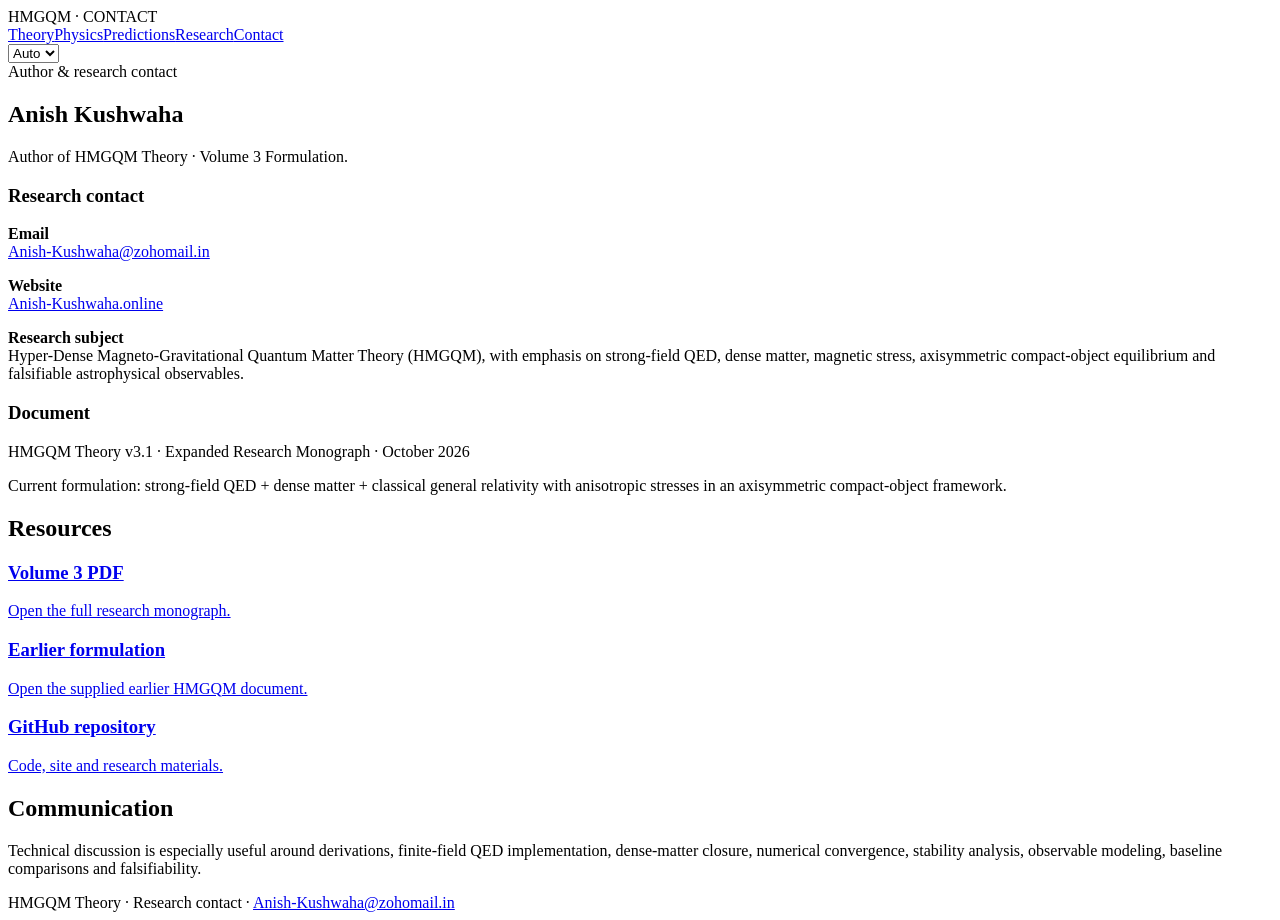
==== contact.html @ 2e721860 "Move HMGQM site contact.html to repository root" ====
<!doctype html><html lang="en"><head><meta charset="utf-8"><meta name="viewport" content="width=device-width,initial-scale=1"><title>HMGQM · Author & Contact</title><meta name="description" content="Author, research contact and document resources for HMGQM Theory."><link rel="stylesheet" href="style.css"></head><body><header class="top"><nav class="nav"><div class="brand">HMGQM · CONTACT</div><div class="links"><a href="theory.html">Theory</a><a href="physics.html">Physics</a><a href="predictions.html">Predictions</a><a href="research.html">Research</a><a class="active" href="contact.html">Contact</a></div><select class="theme" data-theme-select><option value="auto">Auto</option><option value="light">Light</option><option value="dark">Dark</option></select></nav></header><main class="wrap"><section class="hero"><div><div class="eyebrow">Author & research contact</div><h1>Anish Kushwaha</h1><p class="lead">Author of HMGQM Theory · Volume 3 Formulation.</p></div></section>
<section class="section"><div class="grid"><article class="card wide"><h3>Research contact</h3><p><b>Email</b><br><a href="mailto:Anish-Kushwaha@zohomail.in">Anish-Kushwaha@zohomail.in</a></p><p><b>Website</b><br><a href="https://Anish-Kushwaha.online">Anish-Kushwaha.online</a></p><p><b>Research subject</b><br>Hyper-Dense Magneto-Gravitational Quantum Matter Theory (HMGQM), with emphasis on strong-field QED, dense matter, magnetic stress, axisymmetric compact-object equilibrium and falsifiable astrophysical observables.</p></article><article class="card"><h3>Document</h3><p>HMGQM Theory v3.1 · Expanded Research Monograph · October 2026</p><p class="muted">Current formulation: strong-field QED + dense matter + classical general relativity with anisotropic stresses in an axisymmetric compact-object framework.</p></article></div></section>
<section class="section"><h2>Resources</h2><div class="grid"><a class="card" href="../HMGQM_Volume_3.pdf"><h3>Volume 3 PDF</h3><p>Open the full research monograph.</p></a><a class="card" href="../HDMGQM_Theory.pdf"><h3>Earlier formulation</h3><p>Open the supplied earlier HMGQM document.</p></a><a class="card" href="https://github.com/Anish-Kushwaha/HDMGQM"><h3>GitHub repository</h3><p>Code, site and research materials.</p></a></div></section>
<section class="section"><h2>Communication</h2><div class="callout"><p>Technical discussion is especially useful around derivations, finite-field QED implementation, dense-matter closure, numerical convergence, stability analysis, observable modeling, baseline comparisons and falsifiability.</p></div></section>
<footer class="footer">HMGQM Theory · Research contact · <a href="mailto:Anish-Kushwaha@zohomail.in">Anish-Kushwaha@zohomail.in</a></footer></main><script src="app.js"></script></body></html>
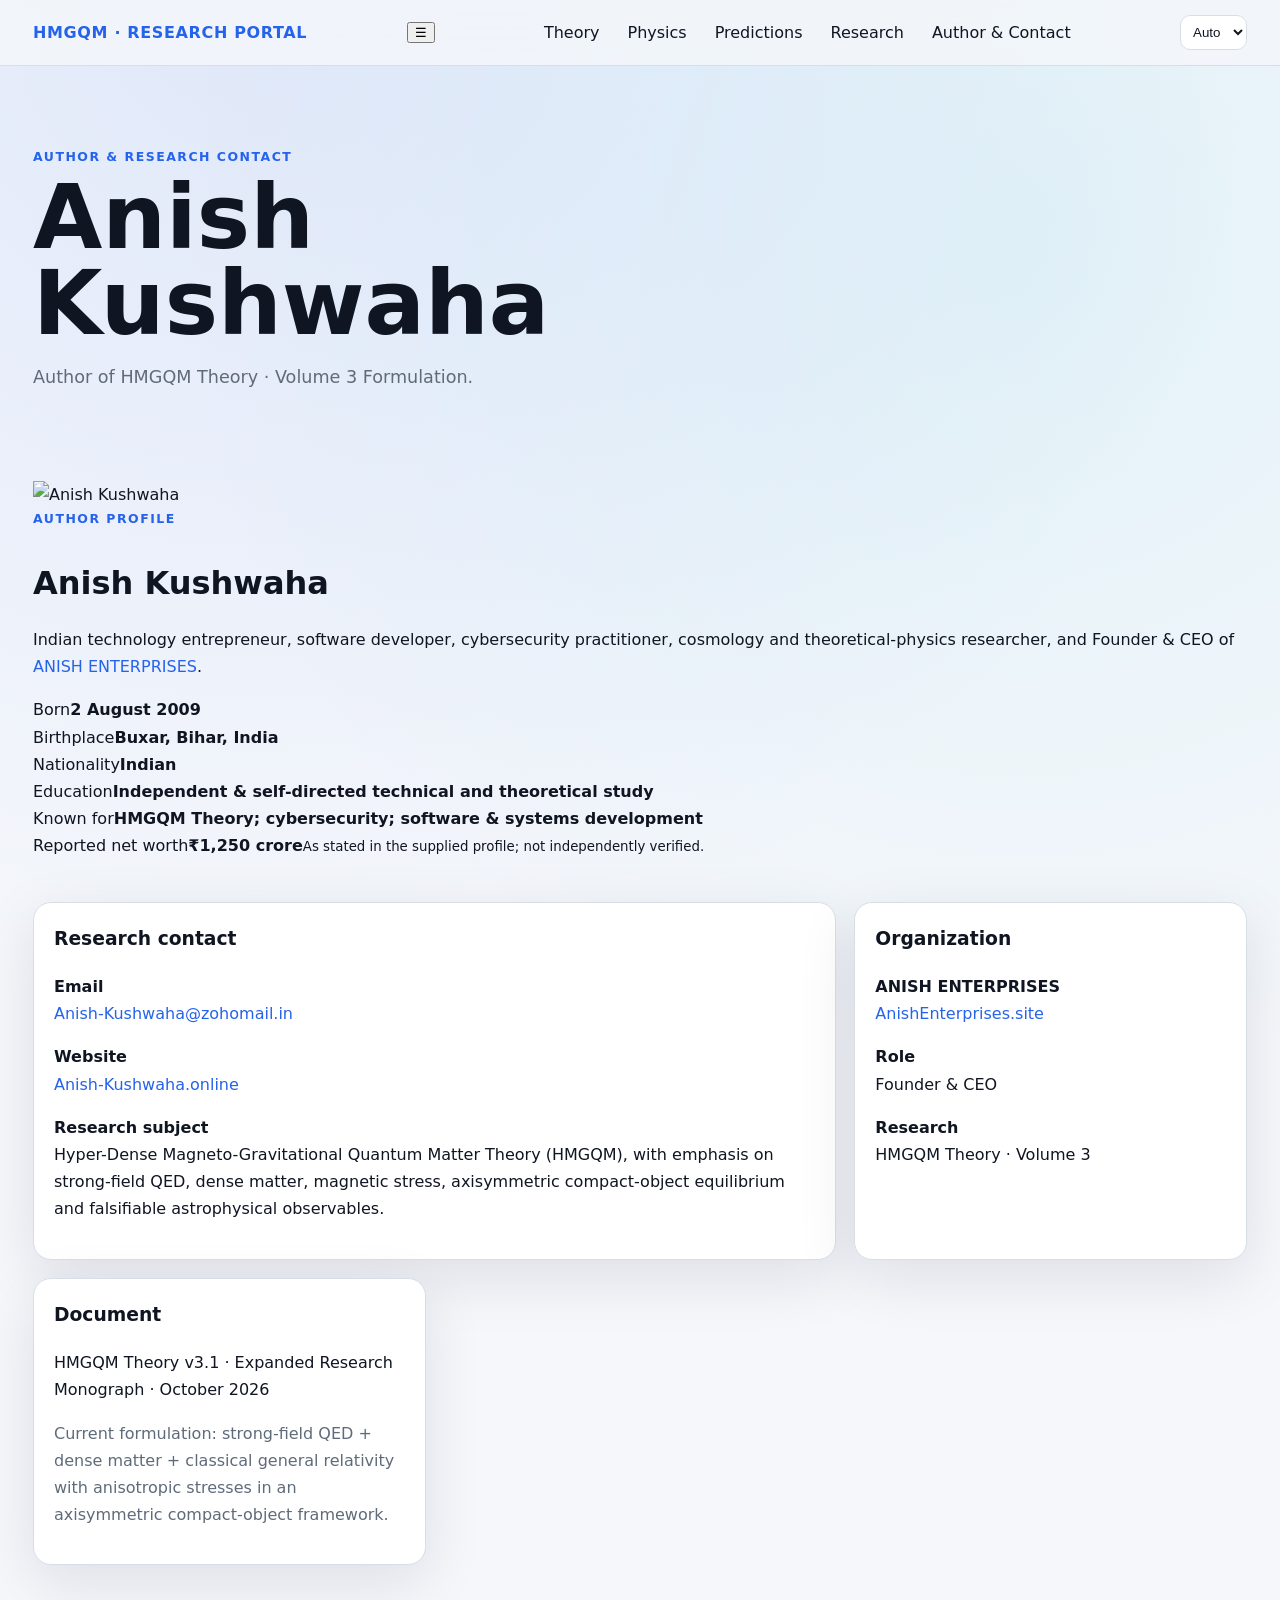
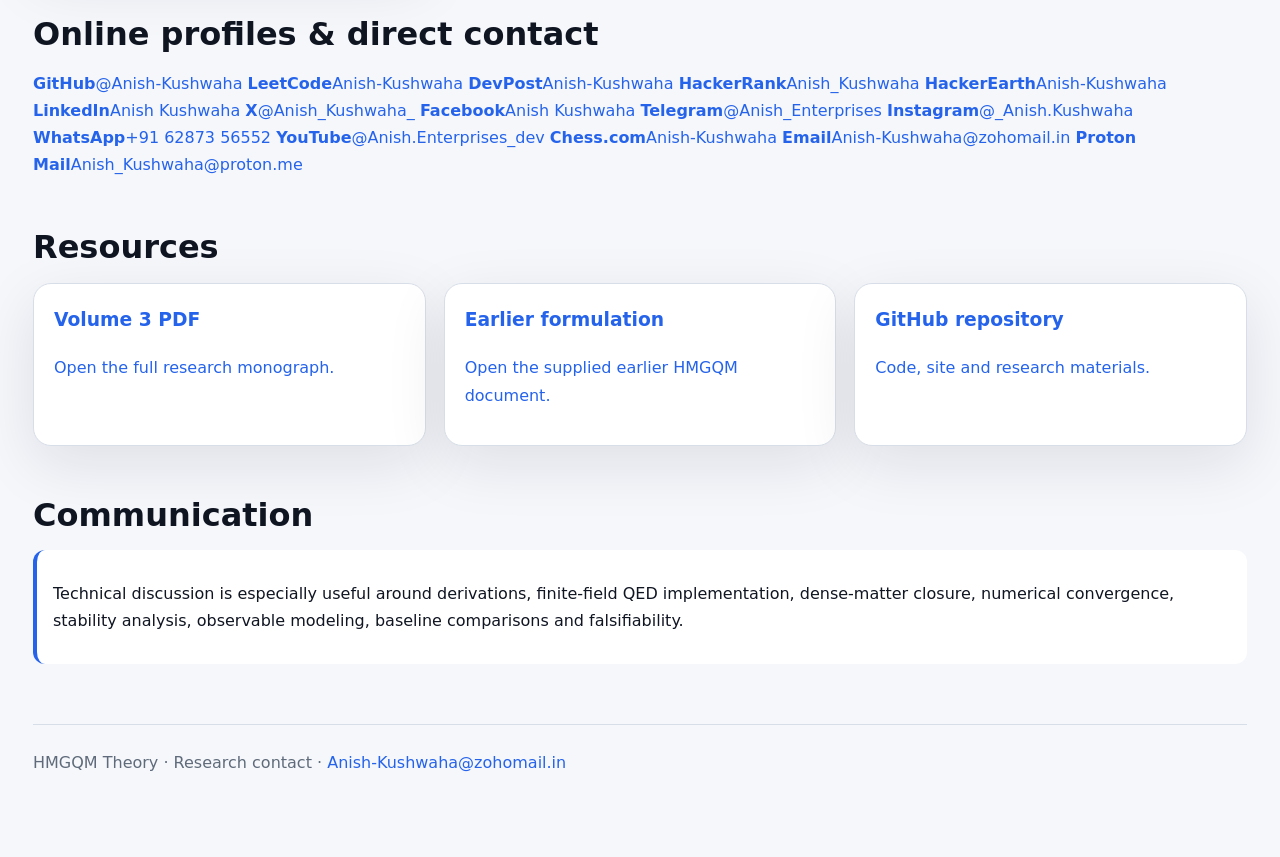
==== commit 7c377404: "Enhance HMGQM navigation, visuals and author profile" ====
--- a/contact.html
+++ b/contact.html
@@ -1,5 +1,21 @@
-<!doctype html><html lang="en"><head><meta charset="utf-8"><meta name="viewport" content="width=device-width,initial-scale=1"><title>HMGQM · Author & Contact</title><meta name="description" content="Author, research contact and document resources for HMGQM Theory."><link rel="stylesheet" href="style.css"></head><body><header class="top"><nav class="nav"><div class="brand">HMGQM · CONTACT</div><div class="links"><a href="theory.html">Theory</a><a href="physics.html">Physics</a><a href="predictions.html">Predictions</a><a href="research.html">Research</a><a class="active" href="contact.html">Contact</a></div><select class="theme" data-theme-select><option value="auto">Auto</option><option value="light">Light</option><option value="dark">Dark</option></select></nav></header><main class="wrap"><section class="hero"><div><div class="eyebrow">Author & research contact</div><h1>Anish Kushwaha</h1><p class="lead">Author of HMGQM Theory · Volume 3 Formulation.</p></div></section>
-<section class="section"><div class="grid"><article class="card wide"><h3>Research contact</h3><p><b>Email</b><br><a href="mailto:Anish-Kushwaha@zohomail.in">Anish-Kushwaha@zohomail.in</a></p><p><b>Website</b><br><a href="https://Anish-Kushwaha.online">Anish-Kushwaha.online</a></p><p><b>Research subject</b><br>Hyper-Dense Magneto-Gravitational Quantum Matter Theory (HMGQM), with emphasis on strong-field QED, dense matter, magnetic stress, axisymmetric compact-object equilibrium and falsifiable astrophysical observables.</p></article><article class="card"><h3>Document</h3><p>HMGQM Theory v3.1 · Expanded Research Monograph · October 2026</p><p class="muted">Current formulation: strong-field QED + dense matter + classical general relativity with anisotropic stresses in an axisymmetric compact-object framework.</p></article></div></section>
-<section class="section"><h2>Resources</h2><div class="grid"><a class="card" href="../HMGQM_Volume_3.pdf"><h3>Volume 3 PDF</h3><p>Open the full research monograph.</p></a><a class="card" href="../HDMGQM_Theory.pdf"><h3>Earlier formulation</h3><p>Open the supplied earlier HMGQM document.</p></a><a class="card" href="https://github.com/Anish-Kushwaha/HDMGQM"><h3>GitHub repository</h3><p>Code, site and research materials.</p></a></div></section>
+<!doctype html><html lang="en"><head><meta charset="utf-8"><meta name="viewport" content="width=device-width,initial-scale=1"><title>HMGQM · Author & Contact</title><meta name="description" content="Author, research contact and document resources for HMGQM Theory."><link rel="stylesheet" href="style.css"></head><body><header class="top"><nav class="nav"><a class="brand" href="index.html" aria-label="HMGQM Research Portal">HMGQM <span>· RESEARCH PORTAL</span></a><button class="nav-toggle" type="button" aria-label="Open navigation" aria-expanded="false" data-nav-toggle>☰</button><div class="links" data-nav-links><a data-nav="index.html" href="index.html">Theory</a><a data-nav="physics.html" href="physics.html">Physics</a><a data-nav="predictions.html" href="predictions.html">Predictions</a><a data-nav="research.html" href="research.html">Research</a><a data-nav="contact.html" href="contact.html">Author & Contact</a></div><select class="theme" data-theme-select aria-label="Theme"><option value="auto">Auto</option><option value="light">Light</option><option value="dark">Dark</option></select></nav></header><main class="wrap"><section class="hero"><div><div class="eyebrow">Author & research contact</div><h1>Anish Kushwaha</h1><p class="lead">Author of HMGQM Theory · Volume 3 Formulation.</p></div></section>
+<section class="section"><div class="author-profile"><div class="author-photo"><img src="https://Anish-Kushwaha.github.io/Anish.png" alt="Anish Kushwaha"></div><div class="author-main"><div class="eyebrow">Author profile</div><h2>Anish Kushwaha</h2><p>Indian technology entrepreneur, software developer, cybersecurity practitioner, cosmology and theoretical-physics researcher, and Founder & CEO of <a href="https://AnishEnterprises.site" target="_blank" rel="noopener">ANISH ENTERPRISES</a>.</p><div class="profile-facts"><div><span>Born</span><b>2 August 2009</b></div><div><span>Birthplace</span><b>Buxar, Bihar, India</b></div><div><span>Nationality</span><b>Indian</b></div><div><span>Education</span><b>Independent & self-directed technical and theoretical study</b></div><div><span>Known for</span><b>HMGQM Theory; cybersecurity; software & systems development</b></div><div><span>Reported net worth</span><b>₹1,250 crore</b><small>As stated in the supplied profile; not independently verified.</small></div></div></div></div></section><section class="section"><div class="grid"><article class="card wide"><h3>Research contact</h3><p><b>Email</b><br><a href="mailto:Anish-Kushwaha@zohomail.in">Anish-Kushwaha@zohomail.in</a></p><p><b>Website</b><br><a href="https://Anish-Kushwaha.online">Anish-Kushwaha.online</a></p><p><b>Research subject</b><br>Hyper-Dense Magneto-Gravitational Quantum Matter Theory (HMGQM), with emphasis on strong-field QED, dense matter, magnetic stress, axisymmetric compact-object equilibrium and falsifiable astrophysical observables.</p></article><article class="card"><h3>Organization</h3><p><b>ANISH ENTERPRISES</b><br><a href="https://AnishEnterprises.site" target="_blank" rel="noopener">AnishEnterprises.site</a></p><p><b>Role</b><br>Founder & CEO</p><p><b>Research</b><br>HMGQM Theory · Volume 3</p></article><article class="card"><h3>Document</h3><p>HMGQM Theory v3.1 · Expanded Research Monograph · October 2026</p><p class="muted">Current formulation: strong-field QED + dense matter + classical general relativity with anisotropic stresses in an axisymmetric compact-object framework.</p></article></div></section>
+<section class="section"><h2>Online profiles & direct contact</h2><div class="social-grid">
+<a class="social-card" href="https://github.com/Anish-Kushwaha" target="_blank" rel="noopener"><b>GitHub</b><span>@Anish-Kushwaha</span></a>
+<a class="social-card" href="https://leetcode.com/u/Anish-Kushwaha" target="_blank" rel="noopener"><b>LeetCode</b><span>Anish-Kushwaha</span></a>
+<a class="social-card" href="https://devpost.com/Anish-Kushwaha" target="_blank" rel="noopener"><b>DevPost</b><span>Anish-Kushwaha</span></a>
+<a class="social-card" href="https://www.hackerrank.com/profile/Anish_Kushwaha" target="_blank" rel="noopener"><b>HackerRank</b><span>Anish_Kushwaha</span></a>
+<a class="social-card" href="https://www.hackerearth.com/Anish-Kushwaha" target="_blank" rel="noopener"><b>HackerEarth</b><span>Anish-Kushwaha</span></a>
+<a class="social-card" href="https://www.linkedin.com/in/anishkushwaha-43a915383" target="_blank" rel="noopener"><b>LinkedIn</b><span>Anish Kushwaha</span></a>
+<a class="social-card" href="https://x.com/Anish_Kushwaha_" target="_blank" rel="noopener"><b>X</b><span>@Anish_Kushwaha_</span></a>
+<a class="social-card" href="https://www.facebook.com/Anishkushwushwaha.dev" target="_blank" rel="noopener"><b>Facebook</b><span>Anish Kushwaha</span></a>
+<a class="social-card" href="https://t.me/Anish_Enterprises" target="_blank" rel="noopener"><b>Telegram</b><span>@Anish_Enterprises</span></a>
+<a class="social-card" href="https://www.instagram.com/_Anish.Kushwaha" target="_blank" rel="noopener"><b>Instagram</b><span>@_Anish.Kushwaha</span></a>
+<a class="social-card" href="https://wa.me/916287356552" target="_blank" rel="noopener"><b>WhatsApp</b><span>+91 62873 56552</span></a>
+<a class="social-card" href="https://www.youtube.com/@Anish.Enterprises_dev" target="_blank" rel="noopener"><b>YouTube</b><span>@Anish.Enterprises_dev</span></a>
+<a class="social-card" href="https://www.chess.com/member/Anish-Kushwaha" target="_blank" rel="noopener"><b>Chess.com</b><span>Anish-Kushwaha</span></a>
+<a class="social-card" href="mailto:Anish-Kushwaha@zohomail.in"><b>Email</b><span>Anish-Kushwaha@zohomail.in</span></a>
+<a class="social-card" href="mailto:Anish_Kushwaha@proton.me"><b>Proton Mail</b><span>Anish_Kushwaha@proton.me</span></a>
+</div></section><section class="section"><h2>Resources</h2><div class="grid"><a class="card" href="../HMGQM_Volume_3.pdf"><h3>Volume 3 PDF</h3><p>Open the full research monograph.</p></a><a class="card" href="../HDMGQM_Theory.pdf"><h3>Earlier formulation</h3><p>Open the supplied earlier HMGQM document.</p></a><a class="card" href="https://github.com/Anish-Kushwaha/HDMGQM"><h3>GitHub repository</h3><p>Code, site and research materials.</p></a></div></section>
 <section class="section"><h2>Communication</h2><div class="callout"><p>Technical discussion is especially useful around derivations, finite-field QED implementation, dense-matter closure, numerical convergence, stability analysis, observable modeling, baseline comparisons and falsifiability.</p></div></section>
 <footer class="footer">HMGQM Theory · Research contact · <a href="mailto:Anish-Kushwaha@zohomail.in">Anish-Kushwaha@zohomail.in</a></footer></main><script src="app.js"></script></body></html>
--- a/style.css
+++ b/style.css
@@ -0,0 +1 @@
+:root{color-scheme:light dark;--bg:#f5f7fb;--panel:#fff;--text:#101522;--muted:#5f6b7a;--line:#d8dee8;--accent:#2563eb;--accent2:#06b6d4;--shadow:0 18px 60px rgba(15,23,42,.10)}[data-theme=dark]{color-scheme:dark;--bg:#060a12;--panel:#0d1421;--text:#edf3ff;--muted:#9ba8bb;--line:#223049;--accent:#60a5fa;--accent2:#22d3ee;--shadow:0 18px 70px rgba(0,0,0,.35)}*{box-sizing:border-box}html{scroll-behavior:smooth}body{margin:0;font:16px/1.7 Inter,system-ui,-apple-system,Segoe UI,Roboto,Arial,sans-serif;background:radial-gradient(circle at 20% 0%,rgba(37,99,235,.10),transparent 38%),radial-gradient(circle at 80% 10%,rgba(6,182,212,.08),transparent 35%),var(--bg);color:var(--text)}a{color:var(--accent);text-decoration:none}a:hover{text-decoration:underline}.top{position:sticky;top:0;z-index:50;backdrop-filter:blur(16px);background:color-mix(in srgb,var(--bg) 82%,transparent);border-bottom:1px solid var(--line)}.nav{max-width:1250px;margin:auto;padding:12px 18px;display:flex;gap:18px;align-items:center;justify-content:space-between}.brand{font-weight:900;letter-spacing:.04em}.links{display:flex;gap:8px;flex-wrap:wrap}.links a{padding:7px 10px;border-radius:10px;color:var(--text)}.links a.active,.links a:hover{background:var(--panel);text-decoration:none;box-shadow:var(--shadow)}.theme{border:1px solid var(--line);background:var(--panel);color:var(--text);border-radius:10px;padding:8px}.wrap{max-width:1250px;margin:auto;padding:28px 18px 80px}.hero{padding:52px 0 28px;display:grid;grid-template-columns:1.3fr .7fr;gap:28px;align-items:end}.eyebrow{color:var(--accent);font-weight:800;text-transform:uppercase;letter-spacing:.12em;font-size:.78rem}.hero h1{font-size:clamp(2.7rem,7vw,5.7rem);line-height:.95;margin:8px 0 16px;max-width:900px}.lead{font-size:1.1rem;color:var(--muted);max-width:850px}.badge{display:inline-flex;gap:8px;align-items:center;padding:7px 10px;border:1px solid var(--line);border-radius:999px;background:var(--panel);margin:4px}.grid{display:grid;grid-template-columns:repeat(12,1fr);gap:18px}.card{grid-column:span 4;background:var(--panel);border:1px solid var(--line);border-radius:18px;padding:20px;box-shadow:var(--shadow)}.card.wide{grid-column:span 8}.card.full{grid-column:1/-1}.card h3{margin-top:0}.section{margin-top:42px}.section h2{font-size:2rem;margin-bottom:8px}.muted{color:var(--muted)}.equation{font-family:ui-monospace,SFMono-Regular,Menlo,monospace;font-size:1rem;padding:16px;border:1px solid var(--line);border-radius:14px;background:color-mix(in srgb,var(--panel) 86%,var(--accent) 14%);overflow:auto}.figure{margin:18px 0;border:1px solid var(--line);border-radius:16px;overflow:hidden;background:var(--panel)}.figure img{display:block;width:100%;height:auto}.caption{padding:12px 14px;color:var(--muted);font-size:.92rem}.toc{display:grid;grid-template-columns:repeat(2,minmax(0,1fr));gap:8px}.toc a{border:1px solid var(--line);padding:9px 11px;border-radius:10px;background:var(--panel)}pre{overflow:auto}.table{width:100%;border-collapse:collapse}.table th,.table td{padding:10px;border-bottom:1px solid var(--line);text-align:left;vertical-align:top}.callout{border-left:4px solid var(--accent);padding:14px 16px;background:var(--panel);border-radius:12px}.danger{border-left-color:#ef4444}.footer{margin-top:60px;padding-top:24px;border-top:1px solid var(--line);color:var(--muted)}@media(max-width:900px){.hero{grid-template-columns:1fr}.card,.card.wide{grid-column:1/-1}.toc{grid-template-columns:1fr}.links{display:none}}
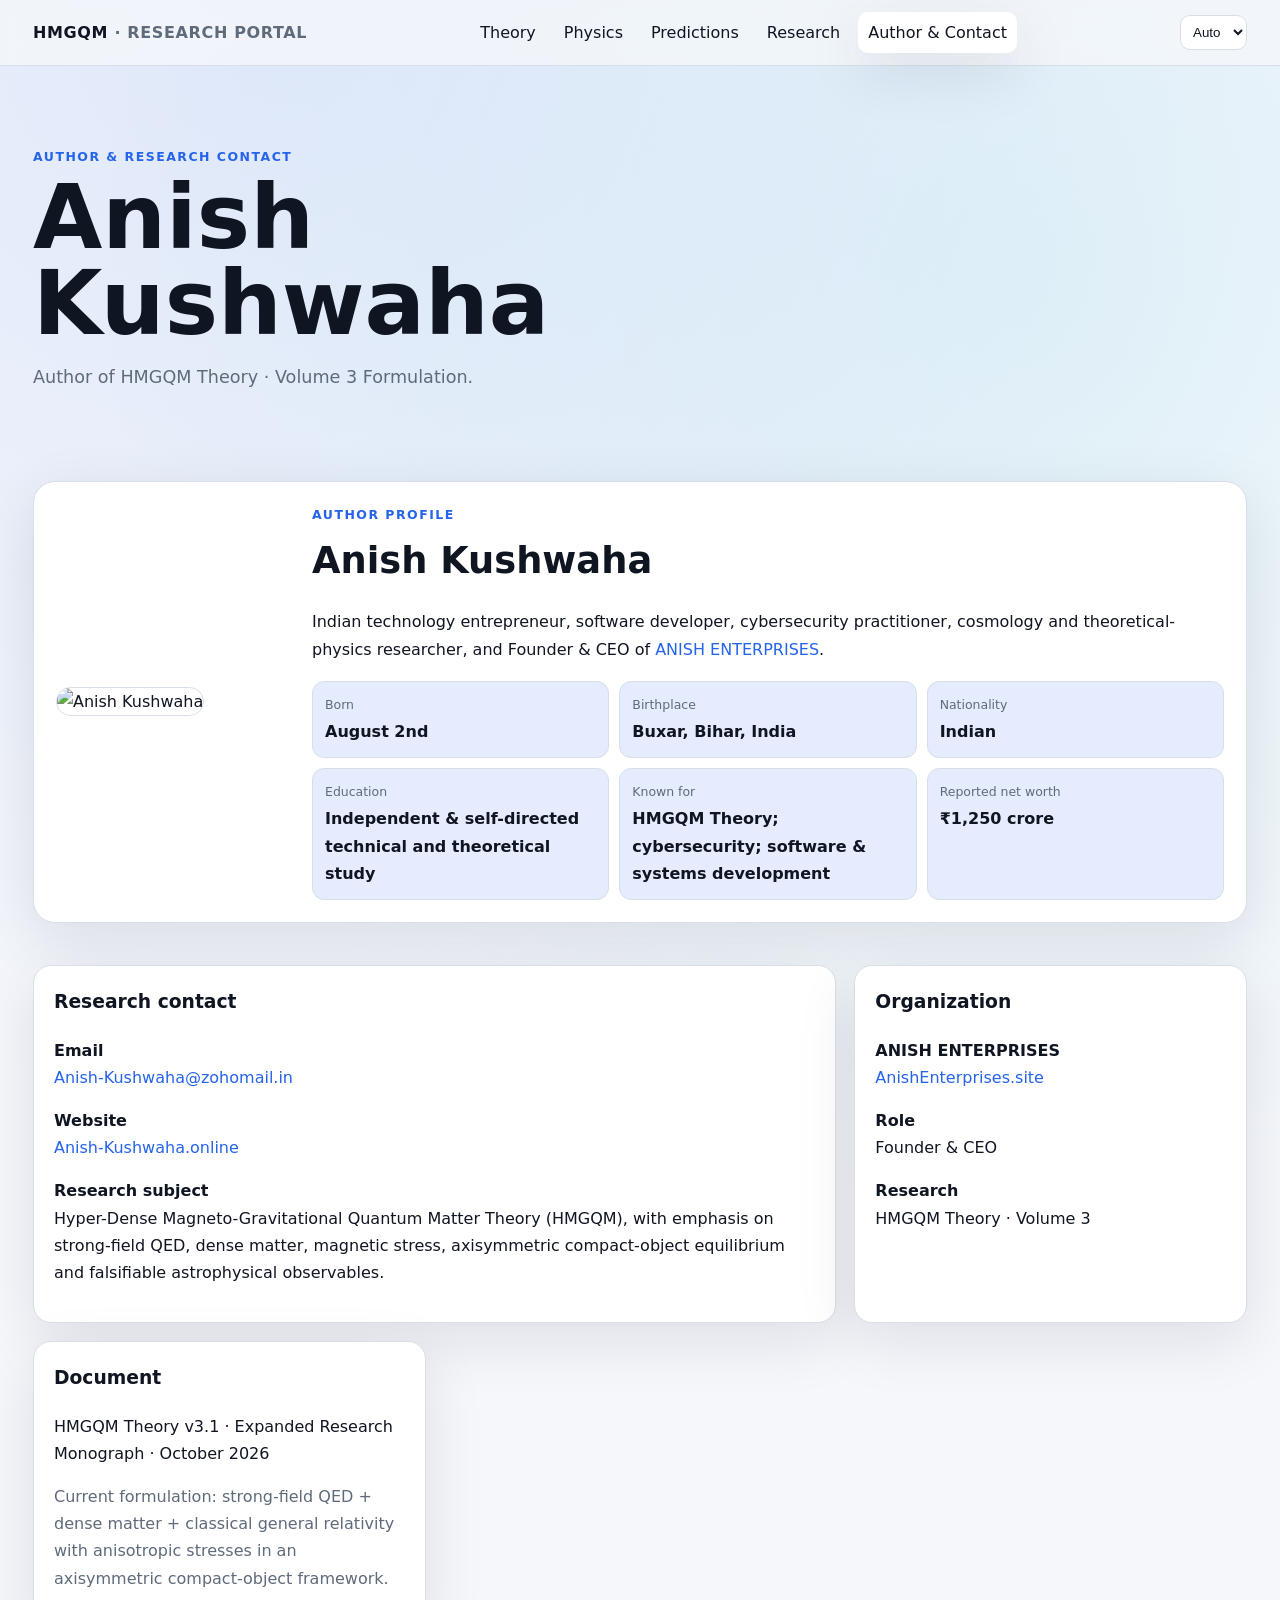
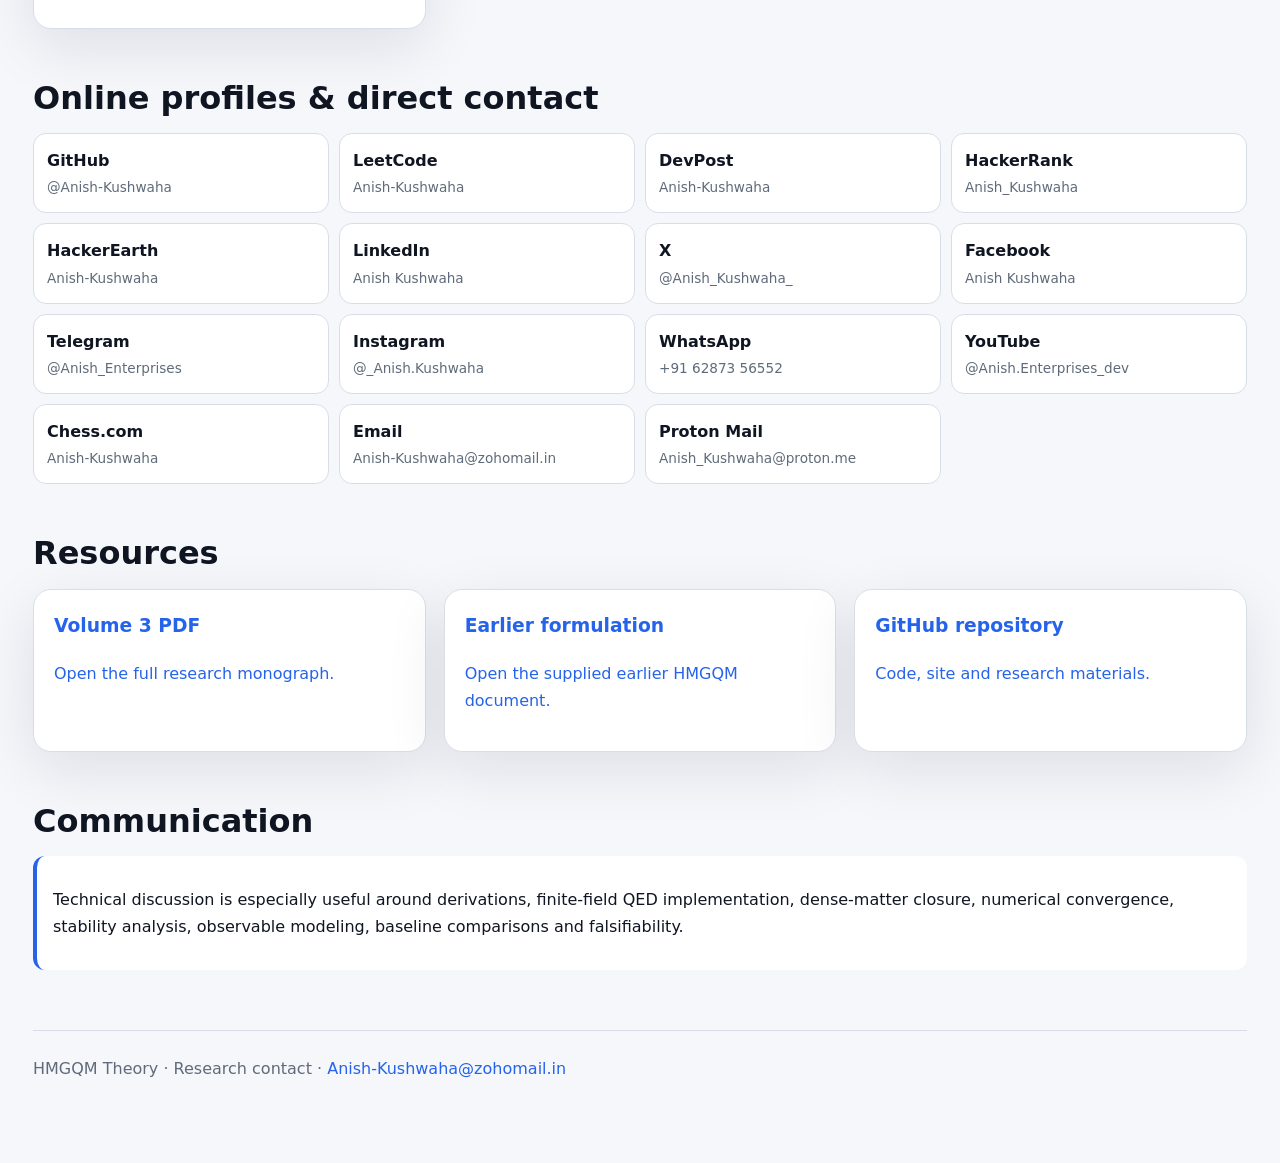
==== commit e2b02f42: "Update author profile and contact information" ====
--- a/contact.html
+++ b/contact.html
@@ -1,16 +1,16 @@
 <!doctype html><html lang="en"><head><meta charset="utf-8"><meta name="viewport" content="width=device-width,initial-scale=1"><title>HMGQM · Author & Contact</title><meta name="description" content="Author, research contact and document resources for HMGQM Theory."><link rel="stylesheet" href="style.css"></head><body><header class="top"><nav class="nav"><a class="brand" href="index.html" aria-label="HMGQM Research Portal">HMGQM <span>· RESEARCH PORTAL</span></a><button class="nav-toggle" type="button" aria-label="Open navigation" aria-expanded="false" data-nav-toggle>☰</button><div class="links" data-nav-links><a data-nav="index.html" href="index.html">Theory</a><a data-nav="physics.html" href="physics.html">Physics</a><a data-nav="predictions.html" href="predictions.html">Predictions</a><a data-nav="research.html" href="research.html">Research</a><a data-nav="contact.html" href="contact.html">Author & Contact</a></div><select class="theme" data-theme-select aria-label="Theme"><option value="auto">Auto</option><option value="light">Light</option><option value="dark">Dark</option></select></nav></header><main class="wrap"><section class="hero"><div><div class="eyebrow">Author & research contact</div><h1>Anish Kushwaha</h1><p class="lead">Author of HMGQM Theory · Volume 3 Formulation.</p></div></section>
-<section class="section"><div class="author-profile"><div class="author-photo"><img src="https://Anish-Kushwaha.github.io/Anish.png" alt="Anish Kushwaha"></div><div class="author-main"><div class="eyebrow">Author profile</div><h2>Anish Kushwaha</h2><p>Indian technology entrepreneur, software developer, cybersecurity practitioner, cosmology and theoretical-physics researcher, and Founder & CEO of <a href="https://AnishEnterprises.site" target="_blank" rel="noopener">ANISH ENTERPRISES</a>.</p><div class="profile-facts"><div><span>Born</span><b>2 August 2009</b></div><div><span>Birthplace</span><b>Buxar, Bihar, India</b></div><div><span>Nationality</span><b>Indian</b></div><div><span>Education</span><b>Independent & self-directed technical and theoretical study</b></div><div><span>Known for</span><b>HMGQM Theory; cybersecurity; software & systems development</b></div><div><span>Reported net worth</span><b>₹1,250 crore</b><small>As stated in the supplied profile; not independently verified.</small></div></div></div></div></section><section class="section"><div class="grid"><article class="card wide"><h3>Research contact</h3><p><b>Email</b><br><a href="mailto:Anish-Kushwaha@zohomail.in">Anish-Kushwaha@zohomail.in</a></p><p><b>Website</b><br><a href="https://Anish-Kushwaha.online">Anish-Kushwaha.online</a></p><p><b>Research subject</b><br>Hyper-Dense Magneto-Gravitational Quantum Matter Theory (HMGQM), with emphasis on strong-field QED, dense matter, magnetic stress, axisymmetric compact-object equilibrium and falsifiable astrophysical observables.</p></article><article class="card"><h3>Organization</h3><p><b>ANISH ENTERPRISES</b><br><a href="https://AnishEnterprises.site" target="_blank" rel="noopener">AnishEnterprises.site</a></p><p><b>Role</b><br>Founder & CEO</p><p><b>Research</b><br>HMGQM Theory · Volume 3</p></article><article class="card"><h3>Document</h3><p>HMGQM Theory v3.1 · Expanded Research Monograph · October 2026</p><p class="muted">Current formulation: strong-field QED + dense matter + classical general relativity with anisotropic stresses in an axisymmetric compact-object framework.</p></article></div></section>
+<section class="section"><div class="author-profile"><div class="author-photo"><img src="https://Anish-Kushwaha.github.io/Anish.png" alt="Anish Kushwaha"></div><div class="author-main"><div class="eyebrow">Author profile</div><h2>Anish Kushwaha</h2><p>Indian technology entrepreneur, software developer, cybersecurity practitioner, cosmology and theoretical-physics researcher, and Founder & CEO of <a href="https://AnishEnterprises.site" target="_blank" rel="noopener">ANISH ENTERPRISES</a>.</p><div class="profile-facts"><div><span>Born</span><b>August 2nd</b></div><div><span>Birthplace</span><b>Buxar, Bihar, India</b></div><div><span>Nationality</span><b>Indian</b></div><div><span>Education</span><b>Independent & self-directed technical and theoretical study</b></div><div><span>Known for</span><b>HMGQM Theory; cybersecurity; software & systems development</b></div><div><span>Reported net worth</span><b>₹1,250 crore</b></div></div></div></div></section><section class="section"><div class="grid"><article class="card wide"><h3>Research contact</h3><p><b>Email</b><br><a href="mailto:Anish-Kushwaha@zohomail.in">Anish-Kushwaha@zohomail.in</a></p><p><b>Website</b><br><a href="https://Anish-Kushwaha.online">Anish-Kushwaha.online</a></p><p><b>Research subject</b><br>Hyper-Dense Magneto-Gravitational Quantum Matter Theory (HMGQM), with emphasis on strong-field QED, dense matter, magnetic stress, axisymmetric compact-object equilibrium and falsifiable astrophysical observables.</p></article><article class="card"><h3>Organization</h3><p><b>ANISH ENTERPRISES</b><br><a href="https://AnishEnterprises.site" target="_blank" rel="noopener">AnishEnterprises.site</a></p><p><b>Role</b><br>Founder & CEO</p><p><b>Research</b><br>HMGQM Theory · Volume 3</p></article><article class="card"><h3>Document</h3><p>HMGQM Theory v3.1 · Expanded Research Monograph · October 2026</p><p class="muted">Current formulation: strong-field QED + dense matter + classical general relativity with anisotropic stresses in an axisymmetric compact-object framework.</p></article></div></section>
 <section class="section"><h2>Online profiles & direct contact</h2><div class="social-grid">
 <a class="social-card" href="https://github.com/Anish-Kushwaha" target="_blank" rel="noopener"><b>GitHub</b><span>@Anish-Kushwaha</span></a>
 <a class="social-card" href="https://leetcode.com/u/Anish-Kushwaha" target="_blank" rel="noopener"><b>LeetCode</b><span>Anish-Kushwaha</span></a>
 <a class="social-card" href="https://devpost.com/Anish-Kushwaha" target="_blank" rel="noopener"><b>DevPost</b><span>Anish-Kushwaha</span></a>
-<a class="social-card" href="https://www.hackerrank.com/profile/Anish_Kushwaha" target="_blank" rel="noopener"><b>HackerRank</b><span>Anish_Kushwaha</span></a>
+<a class="social-card" href="https://www.hackerrank.com/profile/Anis_Kushwaha" target="_blank" rel="noopener"><b>HackerRank</b><span>Anish_Kushwaha</span></a>
 <a class="social-card" href="https://www.hackerearth.com/Anish-Kushwaha" target="_blank" rel="noopener"><b>HackerEarth</b><span>Anish-Kushwaha</span></a>
 <a class="social-card" href="https://www.linkedin.com/in/anishkushwaha-43a915383" target="_blank" rel="noopener"><b>LinkedIn</b><span>Anish Kushwaha</span></a>
 <a class="social-card" href="https://x.com/Anish_Kushwaha_" target="_blank" rel="noopener"><b>X</b><span>@Anish_Kushwaha_</span></a>
 <a class="social-card" href="https://www.facebook.com/Anishkushwushwaha.dev" target="_blank" rel="noopener"><b>Facebook</b><span>Anish Kushwaha</span></a>
 <a class="social-card" href="https://t.me/Anish_Enterprises" target="_blank" rel="noopener"><b>Telegram</b><span>@Anish_Enterprises</span></a>
-<a class="social-card" href="https://www.instagram.com/_Anish.Kushwaha" target="_blank" rel="noopener"><b>Instagram</b><span>@_Anish.Kushwaha</span></a>
+<a class="social-card" href="https://www.instagram.com/Anishkushwaha_official" target="_blank" rel="noopener"><b>Instagram</b><span>@_Anish.Kushwaha</span></a>
 <a class="social-card" href="https://wa.me/916287356552" target="_blank" rel="noopener"><b>WhatsApp</b><span>+91 62873 56552</span></a>
 <a class="social-card" href="https://www.youtube.com/@Anish.Enterprises_dev" target="_blank" rel="noopener"><b>YouTube</b><span>@Anish.Enterprises_dev</span></a>
 <a class="social-card" href="https://www.chess.com/member/Anish-Kushwaha" target="_blank" rel="noopener"><b>Chess.com</b><span>Anish-Kushwaha</span></a>
@@ -18,4 +18,4 @@
 <a class="social-card" href="mailto:Anish_Kushwaha@proton.me"><b>Proton Mail</b><span>Anish_Kushwaha@proton.me</span></a>
 </div></section><section class="section"><h2>Resources</h2><div class="grid"><a class="card" href="../HMGQM_Volume_3.pdf"><h3>Volume 3 PDF</h3><p>Open the full research monograph.</p></a><a class="card" href="../HDMGQM_Theory.pdf"><h3>Earlier formulation</h3><p>Open the supplied earlier HMGQM document.</p></a><a class="card" href="https://github.com/Anish-Kushwaha/HDMGQM"><h3>GitHub repository</h3><p>Code, site and research materials.</p></a></div></section>
 <section class="section"><h2>Communication</h2><div class="callout"><p>Technical discussion is especially useful around derivations, finite-field QED implementation, dense-matter closure, numerical convergence, stability analysis, observable modeling, baseline comparisons and falsifiability.</p></div></section>
-<footer class="footer">HMGQM Theory · Research contact · <a href="mailto:Anish-Kushwaha@zohomail.in">Anish-Kushwaha@zohomail.in</a></footer></main><script src="app.js"></script></body></html>+<footer class="footer">HMGQM Theory · Research contact · <a href="mailto:Anish-Kushwaha@zohomail.in">Anish-Kushwaha@zohomail.in</a></footer></main><script src="app.js"></script></body></html>
--- a/style.css
+++ b/style.css
@@ -1 +1,14 @@
-:root{color-scheme:light dark;--bg:#f5f7fb;--panel:#fff;--text:#101522;--muted:#5f6b7a;--line:#d8dee8;--accent:#2563eb;--accent2:#06b6d4;--shadow:0 18px 60px rgba(15,23,42,.10)}[data-theme=dark]{color-scheme:dark;--bg:#060a12;--panel:#0d1421;--text:#edf3ff;--muted:#9ba8bb;--line:#223049;--accent:#60a5fa;--accent2:#22d3ee;--shadow:0 18px 70px rgba(0,0,0,.35)}*{box-sizing:border-box}html{scroll-behavior:smooth}body{margin:0;font:16px/1.7 Inter,system-ui,-apple-system,Segoe UI,Roboto,Arial,sans-serif;background:radial-gradient(circle at 20% 0%,rgba(37,99,235,.10),transparent 38%),radial-gradient(circle at 80% 10%,rgba(6,182,212,.08),transparent 35%),var(--bg);color:var(--text)}a{color:var(--accent);text-decoration:none}a:hover{text-decoration:underline}.top{position:sticky;top:0;z-index:50;backdrop-filter:blur(16px);background:color-mix(in srgb,var(--bg) 82%,transparent);border-bottom:1px solid var(--line)}.nav{max-width:1250px;margin:auto;padding:12px 18px;display:flex;gap:18px;align-items:center;justify-content:space-between}.brand{font-weight:900;letter-spacing:.04em}.links{display:flex;gap:8px;flex-wrap:wrap}.links a{padding:7px 10px;border-radius:10px;color:var(--text)}.links a.active,.links a:hover{background:var(--panel);text-decoration:none;box-shadow:var(--shadow)}.theme{border:1px solid var(--line);background:var(--panel);color:var(--text);border-radius:10px;padding:8px}.wrap{max-width:1250px;margin:auto;padding:28px 18px 80px}.hero{padding:52px 0 28px;display:grid;grid-template-columns:1.3fr .7fr;gap:28px;align-items:end}.eyebrow{color:var(--accent);font-weight:800;text-transform:uppercase;letter-spacing:.12em;font-size:.78rem}.hero h1{font-size:clamp(2.7rem,7vw,5.7rem);line-height:.95;margin:8px 0 16px;max-width:900px}.lead{font-size:1.1rem;color:var(--muted);max-width:850px}.badge{display:inline-flex;gap:8px;align-items:center;padding:7px 10px;border:1px solid var(--line);border-radius:999px;background:var(--panel);margin:4px}.grid{display:grid;grid-template-columns:repeat(12,1fr);gap:18px}.card{grid-column:span 4;background:var(--panel);border:1px solid var(--line);border-radius:18px;padding:20px;box-shadow:var(--shadow)}.card.wide{grid-column:span 8}.card.full{grid-column:1/-1}.card h3{margin-top:0}.section{margin-top:42px}.section h2{font-size:2rem;margin-bottom:8px}.muted{color:var(--muted)}.equation{font-family:ui-monospace,SFMono-Regular,Menlo,monospace;font-size:1rem;padding:16px;border:1px solid var(--line);border-radius:14px;background:color-mix(in srgb,var(--panel) 86%,var(--accent) 14%);overflow:auto}.figure{margin:18px 0;border:1px solid var(--line);border-radius:16px;overflow:hidden;background:var(--panel)}.figure img{display:block;width:100%;height:auto}.caption{padding:12px 14px;color:var(--muted);font-size:.92rem}.toc{display:grid;grid-template-columns:repeat(2,minmax(0,1fr));gap:8px}.toc a{border:1px solid var(--line);padding:9px 11px;border-radius:10px;background:var(--panel)}pre{overflow:auto}.table{width:100%;border-collapse:collapse}.table th,.table td{padding:10px;border-bottom:1px solid var(--line);text-align:left;vertical-align:top}.callout{border-left:4px solid var(--accent);padding:14px 16px;background:var(--panel);border-radius:12px}.danger{border-left-color:#ef4444}.footer{margin-top:60px;padding-top:24px;border-top:1px solid var(--line);color:var(--muted)}@media(max-width:900px){.hero{grid-template-columns:1fr}.card,.card.wide{grid-column:1/-1}.toc{grid-template-columns:1fr}.links{display:none}}+:root{color-scheme:light dark;--bg:#f5f7fb;--panel:#fff;--text:#101522;--muted:#5f6b7a;--line:#d8dee8;--accent:#2563eb;--accent2:#06b6d4;--shadow:0 18px 60px rgba(15,23,42,.10)}[data-theme=dark]{color-scheme:dark;--bg:#060a12;--panel:#0d1421;--text:#edf3ff;--muted:#9ba8bb;--line:#223049;--accent:#60a5fa;--accent2:#22d3ee;--shadow:0 18px 70px rgba(0,0,0,.35)}*{box-sizing:border-box}html{scroll-behavior:smooth}body{margin:0;font:16px/1.7 Inter,system-ui,-apple-system,Segoe UI,Roboto,Arial,sans-serif;background:radial-gradient(circle at 20% 0%,rgba(37,99,235,.10),transparent 38%),radial-gradient(circle at 80% 10%,rgba(6,182,212,.08),transparent 35%),var(--bg);color:var(--text)}a{color:var(--accent);text-decoration:none}a:hover{text-decoration:underline}.top{position:sticky;top:0;z-index:50;backdrop-filter:blur(16px);background:color-mix(in srgb,var(--bg) 82%,transparent);border-bottom:1px solid var(--line)}.nav{max-width:1250px;margin:auto;padding:12px 18px;display:flex;gap:18px;align-items:center;justify-content:space-between}.brand{font-weight:900;letter-spacing:.04em}.links{display:flex;gap:8px;flex-wrap:wrap}.links a{padding:7px 10px;border-radius:10px;color:var(--text)}.links a.active,.links a:hover{background:var(--panel);text-decoration:none;box-shadow:var(--shadow)}.theme{border:1px solid var(--line);background:var(--panel);color:var(--text);border-radius:10px;padding:8px}.wrap{max-width:1250px;margin:auto;padding:28px 18px 80px}.hero{padding:52px 0 28px;display:grid;grid-template-columns:1.3fr .7fr;gap:28px;align-items:end}.eyebrow{color:var(--accent);font-weight:800;text-transform:uppercase;letter-spacing:.12em;font-size:.78rem}.hero h1{font-size:clamp(2.7rem,7vw,5.7rem);line-height:.95;margin:8px 0 16px;max-width:900px}.lead{font-size:1.1rem;color:var(--muted);max-width:850px}.badge{display:inline-flex;gap:8px;align-items:center;padding:7px 10px;border:1px solid var(--line);border-radius:999px;background:var(--panel);margin:4px}.grid{display:grid;grid-template-columns:repeat(12,1fr);gap:18px}.card{grid-column:span 4;background:var(--panel);border:1px solid var(--line);border-radius:18px;padding:20px;box-shadow:var(--shadow)}.card.wide{grid-column:span 8}.card.full{grid-column:1/-1}.card h3{margin-top:0}.section{margin-top:42px}.section h2{font-size:2rem;margin-bottom:8px}.muted{color:var(--muted)}.equation{font-family:ui-monospace,SFMono-Regular,Menlo,monospace;font-size:1rem;padding:16px;border:1px solid var(--line);border-radius:14px;background:color-mix(in srgb,var(--panel) 86%,var(--accent) 14%);overflow:auto}.figure{margin:18px 0;border:1px solid var(--line);border-radius:16px;overflow:hidden;background:var(--panel)}.figure img{display:block;width:100%;height:auto}.caption{padding:12px 14px;color:var(--muted);font-size:.92rem}.toc{display:grid;grid-template-columns:repeat(2,minmax(0,1fr));gap:8px}.toc a{border:1px solid var(--line);padding:9px 11px;border-radius:10px;background:var(--panel)}pre{overflow:auto}.table{width:100%;border-collapse:collapse}.table th,.table td{padding:10px;border-bottom:1px solid var(--line);text-align:left;vertical-align:top}.callout{border-left:4px solid var(--accent);padding:14px 16px;background:var(--panel);border-radius:12px}.danger{border-left-color:#ef4444}.footer{margin-top:60px;padding-top:24px;border-top:1px solid var(--line);color:var(--muted)}@media(max-width:900px){.hero{grid-template-columns:1fr}.card,.card.wide{grid-column:1/-1}.toc{grid-template-columns:1fr}.links{display:none}}
+/* Enhanced navigation */
+.nav{position:relative}.brand{white-space:nowrap;color:var(--text);text-decoration:none}.brand:hover{text-decoration:none}.brand span{color:var(--muted);font-weight:700}.nav-toggle{display:none;border:1px solid var(--line);background:var(--panel);color:var(--text);border-radius:10px;padding:8px 11px;font-size:1.1rem;cursor:pointer}
+.button{display:inline-block;padding:9px 13px;border:1px solid var(--line);border-radius:10px;background:var(--panel);font-weight:800}.button:hover{text-decoration:none;transform:translateY(-1px)}
+/* Animated scientific diagrams */
+.figure svg{display:block;width:100%;height:auto;min-height:220px}.figure svg path,.figure svg line,.figure svg polyline,.figure svg polygon{stroke-dasharray:900;stroke-dashoffset:900;animation:diagramDraw 3.8s ease forwards,diagramFlow 5s ease-in-out 3.8s infinite}.figure svg circle{transform-box:fill-box;transform-origin:center;animation:diagramPulse 2.8s ease-in-out infinite}.figure svg rect{animation:diagramFloat 4.5s ease-in-out infinite}.figure svg text{animation:diagramText 2s ease-in-out infinite alternate}
+@keyframes diagramDraw{to{stroke-dashoffset:0}}@keyframes diagramFlow{50%{stroke-opacity:.48}100%{stroke-opacity:1}}@keyframes diagramPulse{0%,100%{transform:scale(1);opacity:.85}50%{transform:scale(1.08);opacity:1}}@keyframes diagramFloat{0%,100%{transform:translateY(0)}50%{transform:translateY(-4px)}}@keyframes diagramText{from{opacity:.72}to{opacity:1}}
+/* External astrophysical media */
+.media-grid{display:grid;grid-template-columns:repeat(2,minmax(0,1fr));gap:18px}.media-card{margin:0;border:1px solid var(--line);border-radius:18px;overflow:hidden;background:var(--panel);box-shadow:var(--shadow)}.media-card img{display:block;width:100%;aspect-ratio:16/9;object-fit:cover}.media-card figcaption{padding:14px 16px;color:var(--muted)}.media-note{margin-top:10px}.media-banner{display:grid;grid-template-columns:1.2fr .8fr;gap:22px;align-items:center;border:1px solid var(--line);border-radius:20px;overflow:hidden;background:var(--panel);box-shadow:var(--shadow)}.media-banner img{display:block;width:100%;height:100%;min-height:300px;object-fit:cover}.media-banner>div{padding:22px}
+/* Author profile */
+.author-profile{display:grid;grid-template-columns:230px 1fr;gap:26px;align-items:center;border:1px solid var(--line);border-radius:22px;padding:22px;background:var(--panel);box-shadow:var(--shadow)}.author-photo img{width:100%;aspect-ratio:1;border-radius:18px;object-fit:cover;border:1px solid var(--line)}.author-main h2{font-size:2.3rem;margin:5px 0 8px}.profile-facts{display:grid;grid-template-columns:repeat(3,minmax(0,1fr));gap:10px;margin-top:18px}.profile-facts>div{padding:12px;border:1px solid var(--line);border-radius:12px;background:color-mix(in srgb,var(--panel) 88%,var(--accent) 12%)}.profile-facts span,.profile-facts small{display:block;color:var(--muted);font-size:.78rem}.profile-facts b{display:block;margin-top:3px}.social-grid{display:grid;grid-template-columns:repeat(4,minmax(0,1fr));gap:10px}.social-card{display:flex;flex-direction:column;gap:2px;padding:13px;border:1px solid var(--line);border-radius:13px;background:var(--panel);color:var(--text);transition:transform .2s ease,border-color .2s ease}.social-card:hover{transform:translateY(-3px);border-color:var(--accent);text-decoration:none}.social-card span{color:var(--muted);font-size:.85rem;overflow-wrap:anywhere}
+@media(max-width:900px){.nav-toggle{display:block;margin-left:auto}.links{display:none;position:absolute;left:12px;right:12px;top:62px;padding:10px;border:1px solid var(--line);border-radius:16px;background:color-mix(in srgb,var(--panel) 94%,transparent);box-shadow:var(--shadow);flex-direction:column}.links.open{display:flex}.links a{padding:11px 12px}.theme{margin-left:0}.brand span{display:none}.media-grid,.media-banner{grid-template-columns:1fr}.author-profile{grid-template-columns:1fr}.author-photo{max-width:220px}.profile-facts{grid-template-columns:repeat(2,minmax(0,1fr))}.social-grid{grid-template-columns:repeat(2,minmax(0,1fr))}}
+@media(max-width:520px){.profile-facts,.social-grid{grid-template-columns:1fr}.media-banner img{min-height:220px}}
+@media(prefers-reduced-motion:reduce){html{scroll-behavior:auto}.figure svg path,.figure svg line,.figure svg polyline,.figure svg polygon,.figure svg circle,.figure svg rect,.figure svg text{animation:none}.social-card,.button{transition:none}}
